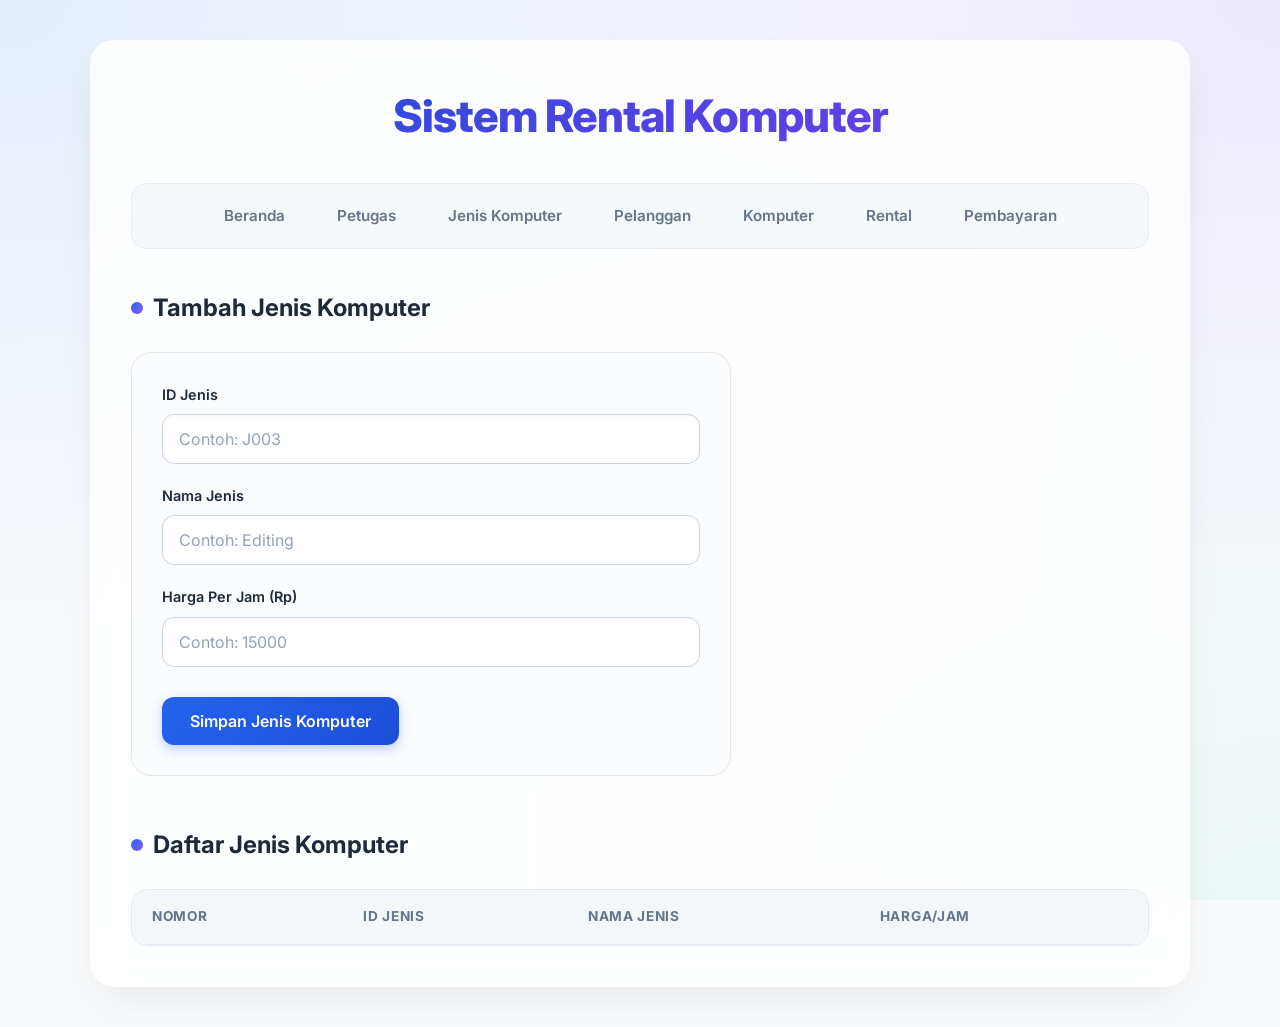
==== frontend/jenis.html @ cb83567a "first commit" ====
<!DOCTYPE html>
<html lang="id">
<head>
    <meta charset="UTF-8">
    <meta name="viewport" content="width=device-width, initial-scale=1.0">
    <title>Jenis Komputer - Rental Komputer</title>
    <link rel="stylesheet" href="style.css">
</head>
<body>
    <div class="container">
        <header>
            <h1>Sistem Rental Komputer</h1>
            <nav>
                <ul>
                    <li><a href="index.html">Beranda</a></li>
                    <li><a href="petugas.html">Petugas</a></li>
                    <li><a href="jenis.html">Jenis Komputer</a></li>
                    <li><a href="pelanggan.html">Pelanggan</a></li>
                    <li><a href="komputer.html">Komputer</a></li>
                    <li><a href="rental.html">Rental</a></li>
                    <li><a href="pembayaran.html">Pembayaran</a></li>
                </ul>
            </nav>
        </header>

        <section>
            <h2>Tambah Jenis Komputer</h2>
            <form action="#" method="POST">
                <div class="form-group">
                    <label for="idJenis">ID Jenis</label>
                    <input type="text" id="idJenis" name="idJenis" placeholder="Contoh: J003" required>
                </div>
                <div class="form-group">
                    <label for="namaJenis">Nama Jenis</label>
                    <input type="text" id="namaJenis" name="namaJenis" placeholder="Contoh: Editing" required>
                </div>
                <div class="form-group">
                    <label for="hargaPerJam">Harga Per Jam (Rp)</label>
                    <input type="number" id="hargaPerJam" name="hargaPerJam" placeholder="Contoh: 15000" required>
                </div>
                <button type="submit" class="btn-submit">Simpan Jenis Komputer</button>
            </form>

            <h2>Daftar Jenis Komputer</h2>
            <table>
                <thead>
                    <tr>
                        <th>Nomor</th>
                        <th>ID Jenis</th>
                        <th>Nama Jenis</th>
                        <th>Harga/Jam</th>
                    </tr>
                </thead>
                <tbody>
                    <!--DATA_JENIS-->
                </tbody>
            </table>
        </section>
    </div>
</body>
</html>
---- frontend/style.css ----
@import url('https://fonts.googleapis.com/css2?family=Inter:wght@300;400;500;600;700&display=swap');

:root {
    --bg-main: #F8FAFC;
    --bg-card: rgba(255, 255, 255, 0.85);
    --border-color: rgba(0, 0, 0, 0.08);
    --text-main: #1E293B;
    --text-muted: #64748B;
    --primary: #2563EB;
    --primary-hover: #1D4ED8;
    --accent: #8B5CF6;
    --input-bg: #FFFFFF;
    --table-header: rgba(241, 245, 249, 0.8);
    --table-border: #E2E8F0;
}

* {
    box-sizing: border-box;
    margin: 0;
    padding: 0;
    font-family: 'Inter', -apple-system, BlinkMacSystemFont, "Segoe UI", Roboto, sans-serif;
}

body {
    background-color: var(--bg-main);
    background-image: 
        radial-gradient(at 0% 0%, rgba(59, 130, 246, 0.1) 0px, transparent 50%),
        radial-gradient(at 100% 0%, rgba(139, 92, 246, 0.1) 0px, transparent 50%),
        radial-gradient(at 100% 100%, rgba(16, 185, 129, 0.05) 0px, transparent 50%);
    background-attachment: fixed;
    color: var(--text-main);
    min-height: 100vh;
    display: flex;
    justify-content: center;
    padding: 40px 20px;
    line-height: 1.6;
}

.container {
    width: 100%;
    max-width: 1100px;
    background: var(--bg-card);
    backdrop-filter: blur(24px);
    -webkit-backdrop-filter: blur(24px);
    border: 1px solid rgba(255, 255, 255, 0.6);
    border-radius: 24px;
    padding: 40px;
    box-shadow: 0 20px 40px -10px rgba(0, 0, 0, 0.08), 0 0 10px rgba(0,0,0,0.02);
    animation: fadeIn 0.6s ease-out;
}

@keyframes fadeIn {
    from { opacity: 0; transform: translateY(20px); }
    to { opacity: 1; transform: translateY(0); }
}

header {
    text-align: center;
    margin-bottom: 40px;
}

header h1 {
    font-size: 2.8rem;
    font-weight: 800;
    margin-bottom: 30px;
    background: linear-gradient(135deg, #1D4ED8, #7C3AED);
    -webkit-background-clip: text;
    -webkit-text-fill-color: transparent;
    letter-spacing: -1px;
}

nav ul {
    list-style: none;
    display: flex;
    justify-content: center;
    gap: 12px;
    flex-wrap: wrap;
    background: rgba(241, 245, 249, 0.6);
    padding: 10px;
    border-radius: 16px;
    border: 1px solid rgba(0,0,0,0.05);
}

nav ul li a {
    text-decoration: none;
    color: var(--text-muted);
    background: transparent;
    padding: 10px 20px;
    border-radius: 12px;
    font-size: 0.95rem;
    font-weight: 600;
    transition: all 0.3s ease;
    display: inline-block;
}

nav ul li a:hover {
    color: var(--primary);
    background: #FFFFFF;
    box-shadow: 0 4px 6px -1px rgba(0, 0, 0, 0.05);
    transform: translateY(-2px);
}

nav ul li a:active {
    transform: scale(0.95);
}

h2 {
    font-size: 1.5rem;
    font-weight: 700;
    margin-bottom: 25px;
    color: var(--text-main);
    display: flex;
    align-items: center;
    gap: 10px;
}

h2::before {
    content: '';
    display: inline-block;
    width: 12px;
    height: 12px;
    background: linear-gradient(135deg, var(--primary), var(--accent));
    border-radius: 50%;
}

section p {
    font-size: 1.1rem;
    color: var(--text-muted);
    margin-bottom: 30px;
}

form {
    background: rgba(248, 250, 252, 0.5);
    padding: 30px;
    border-radius: 20px;
    margin-bottom: 50px;
    border: 1px solid var(--border-color);
}

.form-group {
    margin-bottom: 20px;
}

.form-group label {
    display: block;
    margin-bottom: 8px;
    font-size: 0.9rem;
    font-weight: 600;
    color: var(--text-main);
}

.form-group input, 
.form-group select {
    width: 100%;
    padding: 14px 16px;
    background: var(--input-bg);
    border: 1px solid #CBD5E1;
    border-radius: 12px;
    font-size: 1rem;
    color: var(--text-main);
    transition: all 0.3s ease;
    outline: none;
    box-shadow: inset 0 2px 4px 0 rgba(0,0,0,0.02);
}

.form-group input::placeholder {
    color: #94A3B8;
}

.form-group select option {
    background-color: #FFFFFF;
    color: var(--text-main);
}

.form-group input:focus, 
.form-group select:focus {
    border-color: var(--primary);
    box-shadow: 0 0 0 4px rgba(37, 99, 235, 0.15);
}

.btn-submit {
    background: linear-gradient(135deg, var(--primary), var(--primary-hover));
    color: #fff;
    border: none;
    padding: 14px 28px;
    font-size: 1rem;
    border-radius: 12px;
    cursor: pointer;
    font-weight: 600;
    transition: all 0.3s ease;
    width: 100%;
    margin-top: 10px;
    box-shadow: 0 4px 12px rgba(37, 99, 235, 0.3);
}

.btn-submit:hover {
    transform: translateY(-2px);
    box-shadow: 0 6px 20px rgba(37, 99, 235, 0.4);
    background: linear-gradient(135deg, var(--primary-hover), var(--primary));
}

table {
    width: 100%;
    border-collapse: separate;
    border-spacing: 0;
    margin-top: 10px;
    border-radius: 16px;
    overflow: hidden;
    border: 1px solid var(--table-border);
    background: #FFFFFF;
}

th, td {
    padding: 16px 20px;
    text-align: left;
}

th {
    background: var(--table-header);
    font-weight: 700;
    font-size: 0.85rem;
    text-transform: uppercase;
    letter-spacing: 0.05em;
    color: var(--text-muted);
    border-bottom: 1px solid var(--table-border);
}

td {
    border-bottom: 1px solid var(--table-border);
    font-size: 0.95rem;
}

tr:last-child td {
    border-bottom: none;
}

tr {
    transition: all 0.2s ease;
}

tr:hover td {
    background: #F8FAFC;
}

@media (min-width: 768px) {
    form {
        max-width: 600px;
        margin-left: 0;
    }
    
    .btn-submit {
        width: auto;
    }
}
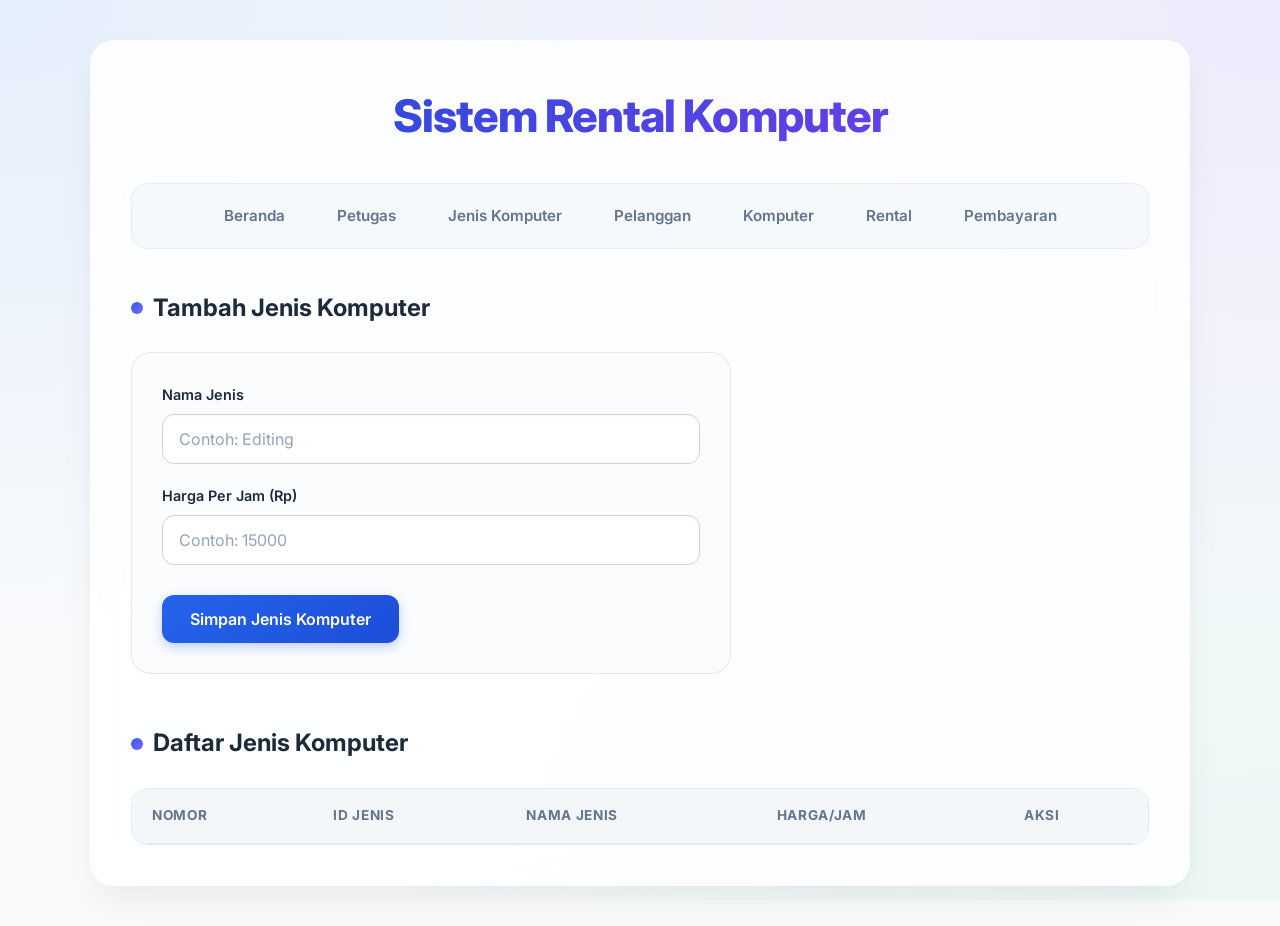
==== commit f2040431: "oke" ====
--- a/frontend/jenis.html
+++ b/frontend/jenis.html
@@ -26,10 +26,7 @@
         <section>
             <h2>Tambah Jenis Komputer</h2>
             <form action="#" method="POST">
-                <div class="form-group">
-                    <label for="idJenis">ID Jenis</label>
-                    <input type="text" id="idJenis" name="idJenis" placeholder="Contoh: J003" required>
-                </div>
+                <input type="hidden" name="id" id="formId">
                 <div class="form-group">
                     <label for="namaJenis">Nama Jenis</label>
                     <input type="text" id="namaJenis" name="namaJenis" placeholder="Contoh: Editing" required>
@@ -49,6 +46,7 @@
                         <th>ID Jenis</th>
                         <th>Nama Jenis</th>
                         <th>Harga/Jam</th>
+                        <th>Aksi</th>
                     </tr>
                 </thead>
                 <tbody>
--- a/frontend/style.css
+++ b/frontend/style.css
@@ -252,3 +252,181 @@
         width: auto;
     }
 }
+
+/* Active Nav */
+nav ul li a.nav-active {
+    color: var(--primary);
+    background: #FFFFFF;
+    box-shadow: 0 4px 6px -1px rgba(0, 0, 0, 0.05);
+}
+
+/* Dashboard Cards */
+.dashboard-cards {
+    display: grid;
+    grid-template-columns: repeat(auto-fit, minmax(220px, 1fr));
+    gap: 20px;
+    margin-bottom: 40px;
+}
+
+.dash-card {
+    display: flex;
+    align-items: center;
+    gap: 16px;
+    padding: 24px;
+    border-radius: 18px;
+    background: #FFFFFF;
+    border: 1px solid var(--border-color);
+    box-shadow: 0 4px 12px rgba(0, 0, 0, 0.04);
+    transition: transform 0.3s ease, box-shadow 0.3s ease;
+}
+
+.dash-card:hover {
+    transform: translateY(-4px);
+    box-shadow: 0 8px 24px rgba(0, 0, 0, 0.08);
+}
+
+.dash-card-icon {
+    font-size: 2.2rem;
+    width: 56px;
+    height: 56px;
+    display: flex;
+    align-items: center;
+    justify-content: center;
+    border-radius: 14px;
+    flex-shrink: 0;
+}
+
+.card-income .dash-card-icon {
+    background: linear-gradient(135deg, #10B981, #059669);
+    color: white;
+    box-shadow: 0 4px 12px rgba(16, 185, 129, 0.3);
+}
+
+.card-transactions .dash-card-icon {
+    background: linear-gradient(135deg, #3B82F6, #2563EB);
+    color: white;
+    box-shadow: 0 4px 12px rgba(59, 130, 246, 0.3);
+}
+
+.card-paid .dash-card-icon {
+    background: linear-gradient(135deg, #8B5CF6, #7C3AED);
+    color: white;
+    box-shadow: 0 4px 12px rgba(139, 92, 246, 0.3);
+}
+
+.card-unpaid .dash-card-icon {
+    background: linear-gradient(135deg, #F59E0B, #D97706);
+    color: white;
+    box-shadow: 0 4px 12px rgba(245, 158, 11, 0.3);
+}
+
+.dash-card-info {
+    display: flex;
+    flex-direction: column;
+    gap: 4px;
+}
+
+.dash-card-label {
+    font-size: 0.82rem;
+    font-weight: 600;
+    color: var(--text-muted);
+    text-transform: uppercase;
+    letter-spacing: 0.04em;
+}
+
+.dash-card-value {
+    font-size: 1.5rem;
+    font-weight: 800;
+    color: var(--text-main);
+    letter-spacing: -0.5px;
+}
+
+/* Status Badges */
+.badge {
+    display: inline-block;
+    padding: 5px 14px;
+    border-radius: 20px;
+    font-size: 0.8rem;
+    font-weight: 700;
+    letter-spacing: 0.02em;
+    text-align: center;
+}
+
+.badge-lunas {
+    background: rgba(16, 185, 129, 0.12);
+    color: #059669;
+    border: 1px solid rgba(16, 185, 129, 0.25);
+}
+
+.badge-belum {
+    background: rgba(245, 158, 11, 0.12);
+    color: #B45309;
+    border: 1px solid rgba(245, 158, 11, 0.25);
+}
+
+/* Money column styling */
+.money-positive {
+    color: #059669;
+    font-weight: 600;
+}
+
+.money-neutral {
+    font-weight: 600;
+}
+
+/* Table Action Buttons */
+.btn-edit, .btn-hapus {
+    display: inline-flex;
+    align-items: center;
+    justify-content: center;
+    padding: 6px 14px;
+    border-radius: 8px;
+    font-size: 0.85rem;
+    font-weight: 600;
+    text-decoration: none;
+    transition: all 0.3s cubic-bezier(0.4, 0, 0.2, 1);
+    cursor: pointer;
+    border: none;
+    margin-right: 6px;
+    font-family: inherit;
+}
+
+.btn-edit {
+    background: linear-gradient(135deg, #EFF6FF, #DBEAFE);
+    color: #1D4ED8;
+    border: 1px solid #BFDBFE;
+}
+
+.btn-edit::before {
+    content: '✏️ ';
+    font-size: 0.8rem;
+    margin-right: 4px;
+}
+
+.btn-edit:hover {
+    background: linear-gradient(135deg, #3B82F6, #2563EB);
+    color: #FFFFFF;
+    border-color: transparent;
+    box-shadow: 0 4px 12px rgba(37, 99, 235, 0.3);
+    transform: translateY(-2px);
+}
+
+.btn-hapus {
+    background: linear-gradient(135deg, #FEF2F2, #FEE2E2);
+    color: #B91C1C;
+    border: 1px solid #FECACA;
+}
+
+.btn-hapus::before {
+    content: '🗑️ ';
+    font-size: 0.8rem;
+    margin-right: 4px;
+}
+
+.btn-hapus:hover {
+    background: linear-gradient(135deg, #EF4444, #DC2626);
+    color: #FFFFFF;
+    border-color: transparent;
+    box-shadow: 0 4px 12px rgba(220, 38, 38, 0.3);
+    transform: translateY(-2px);
+}
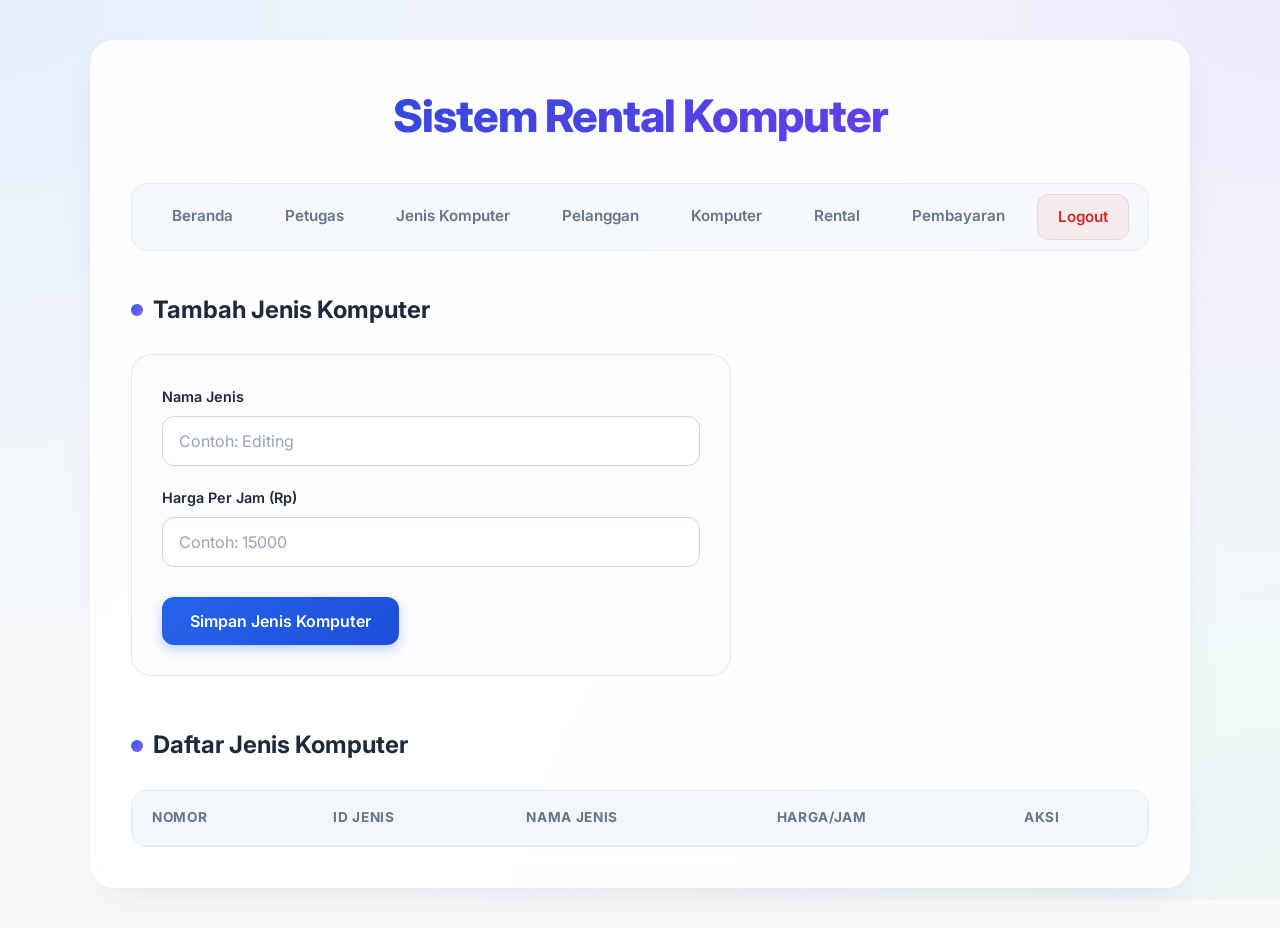
==== commit 811705e7: "okeh" ====
--- a/frontend/jenis.html
+++ b/frontend/jenis.html
@@ -19,6 +19,7 @@
                     <li><a href="komputer.html">Komputer</a></li>
                     <li><a href="rental.html">Rental</a></li>
                     <li><a href="pembayaran.html">Pembayaran</a></li>
+                    <li><a href="/logout" class="btn-logout">Logout</a></li>
                 </ul>
             </nav>
         </header>
--- a/frontend/style.css
+++ b/frontend/style.css
@@ -430,3 +430,110 @@
     box-shadow: 0 4px 12px rgba(220, 38, 38, 0.3);
     transform: translateY(-2px);
 }
+
+/* ===== Login Page ===== */
+.login-container {
+    width: 100%;
+    min-height: 100vh;
+    display: flex;
+    align-items: center;
+    justify-content: center;
+}
+
+.login-card {
+    width: 100%;
+    max-width: 420px;
+    background: var(--bg-card);
+    backdrop-filter: blur(24px);
+    -webkit-backdrop-filter: blur(24px);
+    border: 1px solid rgba(255, 255, 255, 0.6);
+    border-radius: 28px;
+    padding: 48px 40px;
+    box-shadow: 0 24px 48px -12px rgba(0, 0, 0, 0.12), 0 0 10px rgba(0,0,0,0.02);
+    animation: fadeIn 0.6s ease-out;
+    text-align: center;
+}
+
+.login-icon {
+    font-size: 3.5rem;
+    margin-bottom: 8px;
+    animation: bounceIn 0.8s ease-out;
+}
+
+@keyframes bounceIn {
+    0% { transform: scale(0); opacity: 0; }
+    60% { transform: scale(1.15); }
+    100% { transform: scale(1); opacity: 1; }
+}
+
+.login-title {
+    font-size: 1.8rem;
+    font-weight: 800;
+    margin-bottom: 8px;
+    background: linear-gradient(135deg, #1D4ED8, #7C3AED);
+    -webkit-background-clip: text;
+    -webkit-text-fill-color: transparent;
+    letter-spacing: -0.5px;
+}
+
+.login-subtitle {
+    font-size: 0.95rem;
+    color: var(--text-muted);
+    margin-bottom: 30px;
+}
+
+.login-card form {
+    text-align: left;
+    background: transparent;
+    padding: 0;
+    margin-bottom: 0;
+    border: none;
+}
+
+.login-card .btn-submit {
+    margin-top: 20px;
+    width: 100%;
+    padding: 15px;
+    font-size: 1.05rem;
+    letter-spacing: 0.02em;
+}
+
+.login-error {
+    background: rgba(239, 68, 68, 0.08);
+    color: #DC2626;
+    border: 1px solid rgba(239, 68, 68, 0.2);
+    border-radius: 12px;
+    padding: 12px 16px;
+    font-size: 0.9rem;
+    font-weight: 600;
+    margin-bottom: 20px;
+    animation: shake 0.4s ease-in-out;
+}
+
+@keyframes shake {
+    0%, 100% { transform: translateX(0); }
+    25% { transform: translateX(-6px); }
+    75% { transform: translateX(6px); }
+}
+
+/* ===== Logout Button ===== */
+.btn-logout {
+    text-decoration: none;
+    color: #DC2626;
+    background: rgba(239, 68, 68, 0.08);
+    padding: 10px 20px;
+    border-radius: 12px;
+    font-size: 0.95rem;
+    font-weight: 600;
+    transition: all 0.3s ease;
+    display: inline-block;
+    border: 1px solid rgba(239, 68, 68, 0.15);
+}
+
+.btn-logout:hover {
+    color: #FFFFFF;
+    background: linear-gradient(135deg, #EF4444, #DC2626);
+    box-shadow: 0 4px 12px rgba(220, 38, 38, 0.3);
+    transform: translateY(-2px);
+    border-color: transparent;
+}
